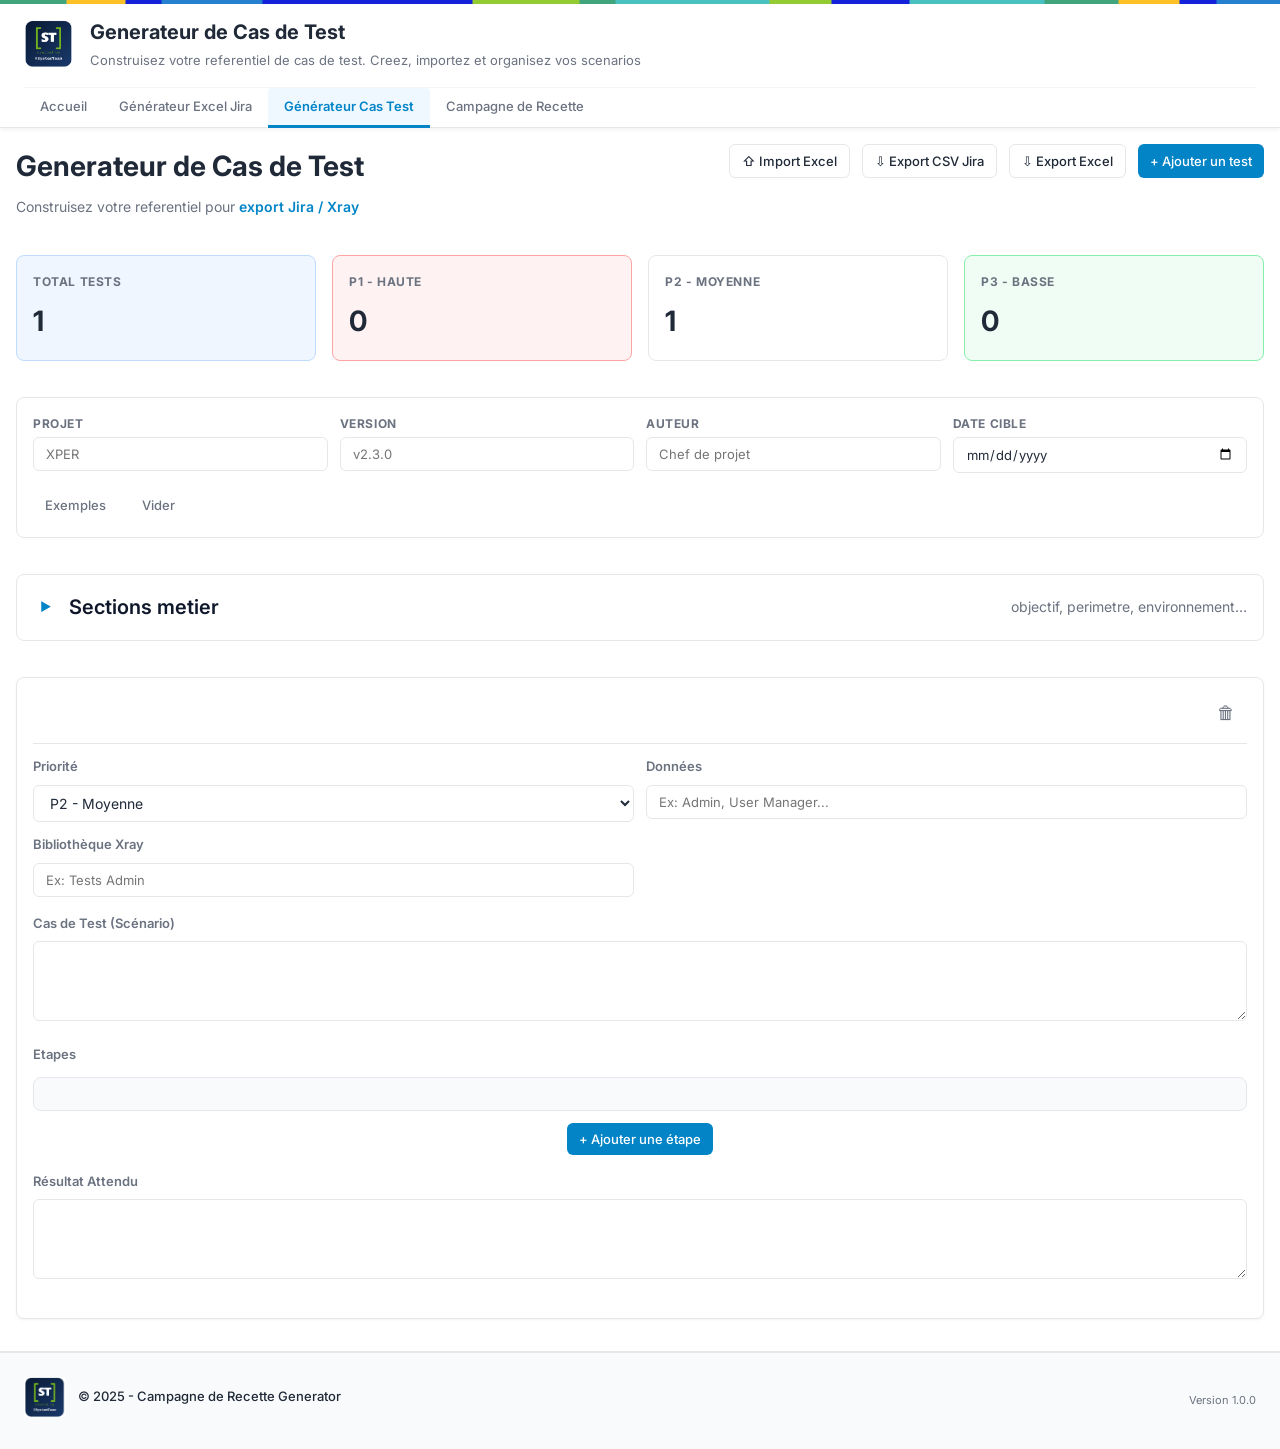
==== jira-xray-generator.html @ 49ef9ec1 "correction jira xray csv" ====
<!doctype html>
<html lang="fr">
<head>
  <meta charset="utf-8">
  <meta name="viewport" content="width=device-width, initial-scale=1">
  <title>Generateur de Cas de Test (Export Jira/Xray)</title>
  <link rel="preconnect" href="https://fonts.googleapis.com">
  <link rel="preconnect" href="https://fonts.gstatic.com" crossorigin>
  <link href="https://fonts.googleapis.com/css2?family=Inter:wght@300;400;500;600;700&display=swap" rel="stylesheet">
  <link rel="stylesheet" href="css/base.css">
  <link rel="stylesheet" href="css/header.css">
  <link rel="stylesheet" href="css/footer.css">
  <link rel="stylesheet" href="css/styles.css">
  <script src="js/navbar.js"></script>
</head>
<body>
  <div class="wrap">

    <!-- En-tête de page -->
    <div class="jt-header">
      <div>
        <h1 class="jt-title">Generateur de Cas de Test</h1>
        <p class="jt-subtitle">Construisez votre referentiel pour <span class="jt-subtitle-accent">export Jira / Xray</span></p>
      </div>
      <div class="jt-header-actions">
        <button id="importExcelBtn" type="button" class="jt-btn-outline">&#8679; Import Excel</button>
        <input id="importExcelInput" type="file" accept=".xlsx,.xls,.csv" hidden>
        <button id="downloadJiraCsvBtn" type="button" class="jt-btn-outline">&#8681; Export CSV Jira</button>
        <button id="downloadExcelBtn" type="button" class="jt-btn-outline">&#8681; Export Excel</button>
        <button id="addRowBtn" type="button" class="jt-btn-primary btn-primary">+ Ajouter un test</button>
      </div>
    </div>

    <!-- Statistiques -->
    <div class="jt-stats jt-stats--4">
      <div class="jt-stat jt-stat-blue">
        <div class="jt-stat-label">Total Tests</div>
        <div class="jt-stat-value" id="statTotal">0</div>
      </div>
      <div class="jt-stat jt-stat-red">
        <div class="jt-stat-label">P1 - Haute</div>
        <div class="jt-stat-value" id="statP1">0</div>
      </div>
      <div class="jt-stat jt-stat-amber">
        <div class="jt-stat-label">P2 - Moyenne</div>
        <div class="jt-stat-value" id="statP2">0</div>
      </div>
      <div class="jt-stat jt-stat-green">
        <div class="jt-stat-label">P3 - Basse</div>
        <div class="jt-stat-value" id="statP3">0</div>
      </div>
    </div>

    <!-- Metadonnees projet -->
    <div class="jt-config-bar">
      <div class="jt-config-fields">
        <div class="jt-config-field">
          <label class="jt-config-label">Projet</label>
          <input id="projectName" type="text" class="jt-config-input" placeholder="XPER">
        </div>
        <div class="jt-config-field">
          <label class="jt-config-label">Version</label>
          <input id="projectVersion" type="text" class="jt-config-input" placeholder="v2.3.0">
        </div>
        <div class="jt-config-field">
          <label class="jt-config-label">Auteur</label>
          <input id="projectAuthor" type="text" class="jt-config-input" placeholder="Chef de projet">
        </div>
        <div class="jt-config-field">
          <label class="jt-config-label">Date cible</label>
          <input id="projectDate" type="date" class="jt-config-input">
        </div>
      </div>
      <div class="jt-config-actions">
        <button id="addSampleBtn" type="button" class="jt-btn-ghost">Exemples</button>
        <button id="resetRowsBtn" type="button" class="jt-btn-ghost">Vider</button>
      </div>
    </div>

    <!-- Sections metier (accordion) -->
    <details class="biz-accordion">
      <summary class="biz-accordion-title"><span class="biz-accordion-icon">▶</span> Sections metier <span class="biz-accordion-hint">objectif, perimetre, environnement…</span></summary>
      <div class="biz-accordion-body">
        <div class="biz-grid">
          <label>Objectif<textarea id="bizObjectif"></textarea></label>
          <label>Perimetre<textarea id="bizPerimetre"></textarea></label>
          <label>Environnement et preconditions<textarea id="bizEnvironnement"></textarea></label>
          <label>Jeu de donnees<textarea id="bizJeuDonnees"></textarea></label>
          <label>Regles d execution<textarea id="bizReglesExecution"></textarea></label>
          <label>Criteres de sortie<textarea id="bizCriteresSortie"></textarea></label>
        </div>
        <button id="resetBusinessBtn" type="button" class="jt-btn-ghost" style="margin-top:10px">Reinitialiser sections</button>
      </div>
    </details>

    <!-- Liste des cas de test -->
    <div id="rowsBuilder" class="jt-builder-list"></div>

    <!-- Format rappel (masqué, utilisé dans modal) -->
    <template id="formatRappel">
      <ul class="helper-list">
        <li>Format CSV Jira : separateur <strong>point-virgule</strong> — colonnes : <em>Type de ticket ; type de test ; Identificateur ; Résumé ; Action ; Priorité ; Résultat Attendu</em>.</li>
        <li><strong>Une ligne par étape</strong> : première ligne remplie complète, puis lignes de continuation avec Type/ID/Résumé vides.</li>
        <li>Chaque étape a son propre Résultat Attendu.</li>
        <li>Import accepte colonnes Jira et variantes classiques (ID, Scenario, Etapes, Attendu).</li>
        <li>Priorites Haute/Moyenne/Basse converties en P1/P2/P3 a l import.</li>
      </ul>
    </template>

  </div>

  <dialog id="excelGuideModal" class="modal-card" aria-labelledby="excelGuideTitle">
      <div class="modal-header">
        <div>
          <h2 id="excelGuideTitle">Import Excel : mode operatoire</h2>
          <div class="small">Preparez votre fichier avant import pour eviter les erreurs de detection.</div>
        </div>
        <button id="closeExcelGuideBtn" type="button" class="modal-close" aria-label="Fermer">x</button>
      </div>
      <div class="modal-body">
        <div class="section-title section-title--notop">Structure attendue</div>
        <p class="small small--mb">La premiere ligne utile de votre feuille doit contenir les en-tetes de colonnes. Les colonnes ci-dessous sont attendues (les noms exacts ne sont pas obligatoires, les variantes Jira sont egalement reconnues) :</p>
        <div class="excel-columns-preview">
          <div class="excel-col-item excel-col-required">
            <span class="excel-col-name">Identificateur de cas de test</span>
            <span class="excel-col-desc">Identifiant unique — variante : ID</span>
          </div>
          <div class="excel-col-item excel-col-optional">
            <span class="excel-col-name">Priorité</span>
            <span class="excel-col-desc">Haute / Moyenne / Basse ou P1 / P2 / P3</span>
          </div>
          <div class="excel-col-item excel-col-optional">
            <span class="excel-col-name">Données</span>
            <span class="excel-col-desc">Profil testeur (optionnel) — ex: Admin, User Manager... — variante : Role</span>
          </div>
          <div class="excel-col-item excel-col-required">
            <span class="excel-col-name">Résumé</span>
            <span class="excel-col-desc">Intitule du cas de test — variante : Scenario</span>
          </div>
          <div class="excel-col-item excel-col-required">
            <span class="excel-col-name">Action</span>
            <span class="excel-col-desc">Etape(s) a executer — variante : Etapes</span>
          </div>
          <div class="excel-col-item excel-col-required">
            <span class="excel-col-name">Résultat Attendu</span>
            <span class="excel-col-desc">Comportement attendu — variante : Attendu</span>
          </div>
        </div>
      </div>
      <div class="modal-footer">
        <button id="okExcelGuideBtn" type="button" class="jt-btn-primary btn-primary">Compris</button>
      </div>
  </dialog>

  <script src="https://cdn.sheetjs.com/xlsx-0.20.3/package/dist/xlsx.full.min.js"></script>
  <script src="js/jira-xray-generator-page-init.js"></script>
  <script src="js/md-generator.js"></script>
</body>
</html>
---- css/base.css ----
/* ============================================ */
/* BASE.CSS - GLOBAL VARIABLES & RESETS */
/* Used on all pages */
/* ============================================ */

:root {
  --color-primary: #0284c7;
  --color-primary-light: #e0f2fe;
  --color-primary-dark: #0369a1;
  --color-secondary: #64748b;
  --color-text: #1f2937;
  --color-text-light: #6b7280;
  --color-text-muted: #9ca3af;
  --color-border: #e5e7eb;
  --color-border-light: #f3f4f6;
  --color-bg: #ffffff;
  --color-bg-light: #f9fafb;
  --color-success: #10b981;
  --color-warning: #f59e0b;
  --color-danger: #ef4444;
  --color-info: #3b82f6;
  --color-gray: #6b7280;
  
  --font-family: 'Inter', -apple-system, BlinkMacSystemFont, 'Segoe UI', sans-serif;
  --font-weight-light: 300;
  --font-weight-normal: 400;
  --font-weight-medium: 500;
  --font-weight-semibold: 600;
  --font-weight-bold: 700;
  
  --spacing-xs: 4px;
  --spacing-sm: 8px;
  --spacing-md: 12px;
  --spacing-lg: 16px;
  --spacing-xl: 20px;
  --spacing-2xl: 24px;
  --spacing-3xl: 32px;
  --spacing-4xl: 48px;
}

* {
  margin: 0;
  padding: 0;
  box-sizing: border-box;
}

html {
  scroll-behavior: smooth;
}

body {
  font-family: var(--font-family);
  font-size: 14px;
  line-height: 1.6;
  color: var(--color-text);
  background: var(--color-bg);
}

h1, h2, h3, h4, h5, h6 { margin: 0; }
p { margin: 0; }

.small {
  font-size: 13px;
  color: var(--color-text-light);
}
---- css/header.css ----
/* ============================================ */
/* HEADER.CSS - SHARED HEADER & NAVBAR */
/* Used on all pages (requires base.css first) */
/* ============================================ */

/* ============================================ */
/* HEADER & TOPBAR */
/* ============================================ */

.topbar {
  background: linear-gradient(90deg, #0369a1 0%, #0284c7 100%);
  padding: var(--spacing-lg) var(--spacing-2xl);
  display: flex;
  align-items: center;
  justify-content: space-between;
  box-shadow: 0 2px 8px rgba(0, 0, 0, 0.1);
}

.topbar-content {
  flex: 1;
}

.topbar-title {
  color: white;
  font-size: 20px;
  font-weight: var(--font-weight-bold);
  margin-bottom: 4px;
}

.topbar-subtitle {
  color: rgba(255, 255, 255, 0.9);
  font-size: 13px;
}

.topbar-logo {
  width: 50px;
  height: 50px;
  margin-left: var(--spacing-lg);
}

.topbar-logo img {
  width: 100%;
  height: 100%;
  object-fit: contain;
}

/* ============================================ */
/* NAVBAR */
/* ============================================ */

.navbar {
  background: white;
  padding: var(--spacing-md) var(--spacing-2xl);
  border-bottom: 1px solid var(--color-border);
  display: flex;
  gap: var(--spacing-2xl);
}

.navbar-links {
  display: flex;
  gap: var(--spacing-2xl);
  list-style: none;
}

.navbar-link {
  text-decoration: none;
  color: var(--color-text);
  font-size: 14px;
  font-weight: var(--font-weight-medium);
  padding: var(--spacing-sm) var(--spacing-md);
  border-radius: 6px;
  transition: all 0.2s;
}

.navbar-link:hover,
.navbar-link.active {
  background: var(--color-primary-light);
  color: var(--color-primary-dark);
}

/* ============================================ */
/* PAGE NAVBAR (generated by navbar.js) */
/* ============================================ */

.page-topbar {
  background: url('../img/separatorenedis.png') repeat-x center;
  background-size: auto 100%;
  height: 4px;
  position: fixed;
  top: 0;
  left: 0;
  right: 0;
  z-index: 999;
}

.page-navbar {
  background: white;
  border-bottom: 1px solid var(--color-border);
  padding: var(--spacing-lg) var(--spacing-2xl) 0;
  display: flex;
  flex-direction: column;
  gap: var(--spacing-md);
  box-shadow: 0 2px 4px rgba(0, 0, 0, 0.05);
}

.page-navbar-top {
  display: flex;
  align-items: center;
  gap: var(--spacing-lg);
}

.page-navbar-avatar {
  width: 50px;
  height: 50px;
  object-fit: contain;
}

.page-navbar-text {
  display: flex;
  flex-direction: column;
  gap: 2px;
}

.page-navbar-title {
  font-size: 20px;
  font-weight: var(--font-weight-bold);
  color: var(--color-text);
  display: block;
}

.page-navbar-sub {
  font-size: 13px;
  color: var(--color-text-light);
  display: block;
}

.page-navbar-tabs {
  display: flex;
  gap: 0;
  border-top: 1px solid var(--color-border-light);
  margin-top: var(--spacing-xs);
}

.page-nav-link {
  text-decoration: none;
  color: var(--color-text-light);
  font-size: 13px;
  font-weight: var(--font-weight-medium);
  padding: var(--spacing-sm) var(--spacing-lg);
  border-radius: 4px 4px 0 0;
  transition: all 0.2s;
  border-bottom: 3px solid transparent;
  margin-bottom: -1px;
  display: inline-block;
}

.page-nav-link:hover {
  color: var(--color-text);
  background: var(--color-bg-light);
}

.page-nav-link.home {
  color: var(--color-primary);
  background: #eff8ff;
  border-bottom-color: var(--color-primary);
  font-weight: var(--font-weight-semibold);
}

/* ============================================ */
/* LAYOUT */
/* ============================================ */

.wrap {
  max-width: 1400px;
  margin: 0 auto;
  padding: var(--spacing-lg);
  display: flex;
  flex-direction: column;
  gap: var(--spacing-lg);
}

/* ============================================ */
/* RESPONSIVE */
/* ============================================ */

@media (max-width: 768px) {
  .topbar {
    flex-direction: column;
    gap: var(--spacing-md);
  }

  .navbar {
    flex-wrap: wrap;
  }

  .wrap {
    padding: var(--spacing-md);
  }
}

@media (max-width: 480px) {
  .topbar-title {
    font-size: 18px;
  }

  .topbar-subtitle {
    font-size: 12px;
  }

  .navbar-links {
    gap: var(--spacing-lg);
  }
}
---- css/footer.css ----
/* ============================================ */
/* FOOTER.CSS - SHARED FOOTER */
/* Used on all pages */
/* ============================================ */

.site-footer {
  background: var(--color-bg-light);
  border-top: 2px solid var(--color-border);
  padding: var(--spacing-2xl);
  margin-top: auto;
  display: flex;
  flex-direction: row;
  justify-content: space-between;
  align-items: center;
  gap: var(--spacing-lg);
}

.footer-content {
  max-width: 1400px;
  margin: 0 auto;
  display: flex;
  justify-content: space-between;
  align-items: center;
  gap: var(--spacing-2xl);
}

.footer-logo {
  height: 40px;
}

.footer-logo img {
  height: 100%;
  object-fit: contain;
}

.footer-text {
  font-size: 12px;
  color: var(--color-text-light);
}

/* ============================================ */
/* FOOTER (generated by navbar.js) */
/* ============================================ */

.logo-row {
  display: flex;
  align-items: center;
  gap: var(--spacing-md);
  margin-bottom: var(--spacing-sm);
}

.logo-row img {
  height: 40px;
  object-fit: contain;
}

.logo-row span {
  font-size: 13px;
  color: var(--color-text);
  font-weight: var(--font-weight-medium);
}

.site-footer > span {
  font-size: 11px;
  color: var(--color-text-light);
}

/* ============================================ */
/* RESPONSIVE */
/* ============================================ */

@media (max-width: 768px) {
  .footer-content {
    flex-direction: column;
    text-align: center;
    gap: var(--spacing-lg);
  }

  .footer-logo {
    height: 32px;
  }
}
---- css/styles.css ----
﻿/* ============================================ */
/* STYLES.CSS */
/* ============================================ */

/* ============================================ */
/* 1. LAYOUT */
/* ============================================ */

.wrap {
  max-width: 1400px;
  margin: 0 auto;
  padding: var(--spacing-lg);
  display: flex;
  flex-direction: column;
  gap: var(--spacing-lg);
}

/* ============================================ */
/* 2. INDEX PAGE - HERO & MODULES */
/* ============================================ */

/* INFO BANNER */
.info-banner {
  background: linear-gradient(135deg, #e0f2fe 0%, #cffafe 100%);
  border: 3px solid #0284c7;
  border-radius: 8px;
  padding: var(--spacing-2xl);
  margin: var(--spacing-3xl) var(--spacing-2xl);
  max-width: 1200px;
  margin-left: auto;
  margin-right: auto;
}

.info-banner-inner {
  display: flex;
  gap: var(--spacing-lg);
  align-items: flex-start;
}

.info-icon {
  flex-shrink: 0;
  width: 48px;
  height: 48px;
  background: #0284c7;
  color: white;
  border-radius: 6px;
  display: flex;
  align-items: center;
  justify-content: center;
  font-size: 28px;
  font-weight: bold;
}

.info-banner h3 {
  margin: 0 0 var(--spacing-xs) 0;
  font-size: 16px;
  color: #0c4a6e;
  font-weight: var(--font-weight-semibold);
}

.info-banner p {
  margin: 0;
  font-size: 13px;
  color: #075985;
}

/* STATS ROW */
.stats-row {
  display: grid;
  grid-template-columns: repeat(auto-fit, minmax(200px, 1fr));
  gap: var(--spacing-lg);
  margin: var(--spacing-3xl) var(--spacing-2xl);
  padding: 0;
  max-width: 1200px;
  margin-left: auto;
  margin-right: auto;
}

.stat-box {
  background: white;
  border: 1px solid var(--color-border);
  border-radius: 8px;
  padding: var(--spacing-2xl);
  text-align: center;
  box-shadow: 0 2px 4px rgba(0, 0, 0, 0.05);
  transition: all 0.2s;
}

.stat-box:hover {
  box-shadow: 0 4px 12px rgba(0, 0, 0, 0.08);
  transform: translateY(-1px);
}

.stat-box:nth-child(2) .stat-value {
  color: #9fc232;
}

.stat-value {
  font-size: 40px;
  font-weight: var(--font-weight-bold);
  color: #0284c7;
  margin-bottom: var(--spacing-md);
}

.stat-label {
  font-size: 13px;
  color: var(--color-text-light);
  font-weight: var(--font-weight-medium);
}

body.index-page {
  display: flex;
  flex-direction: column;
  min-height: 100vh;
}

.hero {
  background: linear-gradient(135deg, #f9fafb 0%, #f3f4f6 100%);
  padding: var(--spacing-3xl) var(--spacing-2xl) var(--spacing-2xl);
  text-align: center;
  margin-bottom: var(--spacing-3xl);
}

.hero h1 {
  font-size: 42px;
  font-weight: var(--font-weight-bold);
  margin-bottom: var(--spacing-md);
}

.hero p {
  font-size: 16px;
  color: var(--color-text-light);
  max-width: 600px;
  margin: 0 auto;
}

.modules {
  display: grid;
  grid-template-columns: repeat(auto-fit, minmax(340px, 1fr));
  gap: var(--spacing-2xl);
  padding: 0 var(--spacing-2xl) var(--spacing-3xl);
  max-width: 1200px;
  margin: 0 auto;
}

.module-card {
  background: white;
  border: 1px solid var(--color-border);
  border-radius: 12px;
  overflow: hidden;
  display: flex;
  flex-direction: column;
  transition: all 0.3s;
  box-shadow: 0 2px 8px rgba(0, 0, 0, 0.05);
}

.module-card:hover {
  box-shadow: 0 8px 16px rgba(0, 0, 0, 0.1);
  transform: translateY(-2px);
}

.module-card-header {
  background: var(--color-bg-light);
  padding: var(--spacing-lg);
  display: flex;
  align-items: center;
  justify-content: space-between;
  border-bottom: 1px solid var(--color-border);
}

.module-icon {
  font-size: 32px;
  width: 48px;
  height: 48px;
  display: flex;
  align-items: center;
  justify-content: center;
  border-radius: 8px;
}

.module-icon.icon-blue { background: #dbeafe; }
.module-icon.icon-amber { background: #fef3c7; }
.module-icon.icon-green { background: #dcfce7; }

.module-card-body {
  padding: var(--spacing-lg);
  flex: 1;
}

.module-card-body h2 {
  font-size: 18px;
  margin-bottom: var(--spacing-md);
}

.module-card-body p {
  font-size: 13px;
  color: var(--color-text-light);
  margin-bottom: var(--spacing-md);
}

.feature-list {
  list-style: none;
  font-size: 13px;
}

.feature-list li {
  padding: var(--spacing-xs) 0 var(--spacing-xs) var(--spacing-lg);
  position: relative;
  color: var(--color-text-light);
}

.feature-list li:before {
  content: "✓";
  position: absolute;
  left: 0;
  color: var(--color-success);
  font-weight: bold;
}

.module-card-footer {
  padding: var(--spacing-md) var(--spacing-lg);
  border-top: 1px solid var(--color-border);
  display: flex;
  gap: var(--spacing-md);
  font-size: 12px;
  background: var(--color-bg-light);
}

.footer-category { color: var(--color-text-light); }
.footer-role { color: var(--color-secondary); font-weight: var(--font-weight-medium); }

.module-btn {
  display: block;
  padding: var(--spacing-md) var(--spacing-lg);
  background: #0284c7;
  color: white;
  text-align: center;
  text-decoration: none;
  font-size: 14px;
  font-weight: var(--font-weight-medium);
  border-radius: 6px;
  transition: background 0.2s;
}

.module-btn:hover { background: #0369a1; }

.priority-badge {
  display: inline-flex;
  align-items: center;
  justify-content: center;
  font-size: 11px;
  font-weight: var(--font-weight-bold);
  border-radius: 999px;
  width: 32px;
  height: 32px;
  text-transform: uppercase;
}

.badge-p1 { background: #fee2e2; color: #991b1b; }
.badge-p2 { background: #fef3c7; color: #92400e; }
.badge-p3 { background: #dcfce7; color: #166534; }

/* ============================================ */
/* 3. JT COMPONENTS - HEADERS & STATS */
/* ============================================ */

.jt-header {
  display: flex;
  justify-content: space-between;
  align-items: flex-start;
  gap: var(--spacing-2xl);
  margin-bottom: var(--spacing-xl);
}

.jt-title {
  font-size: 28px;
  font-weight: var(--font-weight-bold);
  margin-bottom: var(--spacing-sm);
}

.jt-subtitle {
  font-size: 14px;
  color: var(--color-text-light);
}

.jt-subtitle-accent {
  color: var(--color-primary);
  font-weight: var(--font-weight-semibold);
}

.jt-header-actions {
  display: flex;
  gap: var(--spacing-md);
  flex-wrap: wrap;
  justify-content: flex-end;
}

.jt-stats {
  display: grid;
  grid-template-columns: repeat(auto-fit, minmax(200px, 1fr));
  gap: var(--spacing-lg);
  margin-bottom: var(--spacing-xl);
}

.jt-stats--5 { grid-template-columns: repeat(5, 1fr); }

.jt-stat {
  padding: var(--spacing-lg);
  border-radius: 8px;
  border: 1px solid var(--color-border);
}

.jt-stat-blue { background: #eff6ff; border-color: #bfdbfe; }
.jt-stat-green { background: #f0fdf4; border-color: #86efac; }
.jt-stat-red { background: #fef2f2; border-color: #fca5a5; }
.jt-stat-gray { background: #f9fafb; border-color: #e5e7eb; }

.jt-stat-label {
  font-size: 12px;
  font-weight: var(--font-weight-bold);
  color: var(--color-text-light);
  text-transform: uppercase;
  letter-spacing: 0.05em;
  margin-bottom: var(--spacing-sm);
}

.jt-stat-value {
  font-size: 28px;
  font-weight: var(--font-weight-bold);
}

/* ============================================ */
/* 4. JT CONFIGURATION BARS */
/* ============================================ */

.jt-config {
  background: white;
  border: 1px solid var(--color-border);
  border-radius: 8px;
  padding: var(--spacing-lg);
  margin-bottom: var(--spacing-xl);
}

.jt-config-row {
  display: flex;
  flex-wrap: wrap;
  gap: var(--spacing-lg);
  align-items: flex-end;
}

.jt-config-bar {
  background: white;
  border: 1px solid var(--color-border);
  border-radius: 8px;
  padding: var(--spacing-lg);
  margin-bottom: var(--spacing-xl);
}

.jt-config-fields {
  display: grid;
  grid-template-columns: repeat(auto-fit, minmax(150px, 1fr));
  gap: var(--spacing-md);
  margin-bottom: var(--spacing-lg);
}

.jt-config-field {
  display: flex;
  flex-direction: column;
  gap: var(--spacing-xs);
}

.jt-config-label {
  font-size: 12px;
  font-weight: var(--font-weight-bold);
  color: var(--color-text-light);
  text-transform: uppercase;
  letter-spacing: 0.05em;
}

.jt-config-input,
.jt-config-select,
input[type="text"],
input[type="date"],
select,
textarea {
  border: 1px solid var(--color-border);
  border-radius: 6px;
  padding: var(--spacing-sm) var(--spacing-md);
  font-size: 13px;
  font-family: inherit;
  background: white;
  color: var(--color-text);
}

input:focus, select:focus, textarea:focus {
  outline: none;
  border-color: var(--color-primary);
  box-shadow: 0 0 0 3px rgba(2, 132, 199, 0.15);
}

.jt-config-actions {
  display: flex;
  gap: var(--spacing-md);
  flex-wrap: wrap;
}

.jt-config-search {
  flex: 1;
  min-width: 200px;
}

/* Business accordion (jira-xray-generator) */
.biz-accordion {
  background: #ffffff;
  border: 1px solid var(--color-border);
  border-radius: 8px;
  margin-bottom: var(--spacing-xl);
  overflow: hidden;
}

.biz-accordion-title {
  list-style: none;
  cursor: pointer;
  padding: var(--spacing-lg);
  font-size: 20px;
  font-weight: var(--font-weight-semibold);
  color: #0f172a;
  border-bottom: 1px solid transparent;
  display: flex;
  align-items: center;
  gap: var(--spacing-md);
}

.biz-accordion-icon {
  display: inline-flex;
  align-items: center;
  justify-content: center;
  width: 24px;
  height: 24px;
  transition: transform 0.3s ease;
  font-size: 12px;
  font-weight: bold;
  color: var(--color-primary);
}

.biz-accordion[open] .biz-accordion-icon {
  transform: rotate(90deg);
}

.biz-accordion[open] .biz-accordion-title {
  border-bottom-color: var(--color-border);
}

.biz-accordion-title::-webkit-details-marker {
  display: none;
}

.biz-accordion-hint {
  font-size: 14px;
  font-weight: var(--font-weight-normal);
  color: var(--color-text-light);
  margin-left: auto;
}

.biz-accordion-body {
  padding: var(--spacing-lg);
}

.biz-grid {
  display: grid;
  grid-template-columns: repeat(2, minmax(280px, 1fr));
  gap: var(--spacing-lg);
}

.biz-grid label {
  display: flex;
  flex-direction: column;
  gap: var(--spacing-xs);
  font-size: 14px;
  font-weight: var(--font-weight-medium);
  color: #334155;
}

.biz-grid textarea {
  width: 100%;
  min-height: 110px;
  resize: vertical;
  line-height: 1.45;
}

/* ============================================ */
/* 5. BUTTONS */
/* ============================================ */

button {
  cursor: pointer;
  border: none;
  border-radius: 6px;
  font-family: inherit;
  font-size: 13px;
  font-weight: var(--font-weight-medium);
  padding: var(--spacing-sm) var(--spacing-md);
  transition: all 0.2s;
}

.jt-btn-primary {
  background: var(--color-primary);
  color: white;
}

.jt-btn-primary:hover {
  background: var(--color-primary-dark);
}

.btn-primary {
  background: #0284c7;
  color: #ffffff;
}

.btn-primary:hover {
  background: #0369a1;
}

.jt-btn-outline {
  background: white;
  border: 1px solid var(--color-border);
  color: var(--color-text);
}

.jt-btn-outline:hover {
  background: var(--color-bg-light);
}

.jt-btn-ghost {
  background: transparent;
  color: var(--color-text-light);
}

.jt-btn-ghost:hover {
  background: var(--color-bg-light);
  color: var(--color-text);
}

.btn-ok { background: #dcfce7; color: #166534; }
.btn-ko { background: #fee2e2; color: #991b1b; }
.btn-na { background: #f3f4f6; color: #6b7280; }

.btn-ok:hover { background: #bbf7d0; }
.btn-ko:hover { background: #fecaca; }
.btn-na:hover { background: #e5e7eb; }

/* Boutons de qualification (OK/KO/NA) */
.btn-res {
  border: 1px solid transparent;
  transition: transform 0.12s ease, box-shadow 0.12s ease, border-color 0.12s ease, background-color 0.12s ease;
}

.btn-res:focus-visible {
  outline: none;
  box-shadow: 0 0 0 3px rgba(2, 132, 199, 0.25);
}

.btn-res.sel {
  transform: translateY(-1px);
  font-weight: var(--font-weight-bold);
}

.btn-ok.sel {
  background: #86efac;
  border-color: #16a34a;
  box-shadow: inset 0 0 0 1px rgba(22, 163, 74, 0.25);
}

.btn-ko.sel {
  background: #fca5a5;
  border-color: #dc2626;
  box-shadow: inset 0 0 0 1px rgba(220, 38, 38, 0.22);
}

.btn-na.sel {
  background: #d1d5db;
  border-color: #6b7280;
  box-shadow: inset 0 0 0 1px rgba(107, 114, 128, 0.24);
}

/* ============================================ */
/* 6. CARDS */
/* ============================================ */

.card {
  background: white;
  border: 1px solid var(--color-border);
  border-radius: 8px;
  padding: var(--spacing-lg);
  box-shadow: 0 1px 3px rgba(0, 0, 0, 0.05);
}

.card-header {
  display: flex;
  align-items: center;
  gap: var(--spacing-lg);
  padding-bottom: var(--spacing-md);
  border-bottom: 1px solid var(--color-border);
  margin-bottom: var(--spacing-md);
}

.card-id {
  font-weight: var(--font-weight-bold);
  color: var(--color-primary);
}

.card-prio {
  padding: 4px 8px;
  background: #fef3c7;
  border-radius: 4px;
  font-size: 11px;
  font-weight: var(--font-weight-bold);
}

.card-role {
  color: var(--color-text-light);
  font-size: 12px;
  margin-left: auto;
}

.card-section-title {
  font-weight: var(--font-weight-semibold);
  font-size: 13px;
  margin-top: var(--spacing-lg);
  margin-bottom: var(--spacing-md);
}

.step-card {
  background: var(--color-bg-light);
  border: 1px solid var(--color-border-light);
  border-radius: 6px;
  padding: var(--spacing-md);
  margin-bottom: var(--spacing-md);
}

.step-card-body {
  font-size: 13px;
  line-height: 1.5;
}

.builder-row {
  display: flex;
  flex-direction: column;
  gap: var(--spacing-md);
}

/* ============================================ */
/* 7. IMAGES & GALLERY */
/* ============================================ */

.step-paste-large {
  border: 2px dashed var(--color-border);
  border-radius: 8px;
  padding: var(--spacing-2xl);
  text-align: center;
  cursor: pointer;
  background: var(--color-bg-light);
  min-height: 100px;
  display: flex;
  flex-direction: column;
  align-items: center;
  justify-content: center;
  transition: all 0.2s;
}

.step-paste-large:hover {
  border-color: var(--color-primary);
  background: #f0fdf4;
}

.step-paste-icon {
  font-size: 32px;
  margin-bottom: var(--spacing-md);
}

.expected-gallery, .step-gallery {
  display: grid;
  grid-template-columns: repeat(auto-fill, minmax(100px, 1fr));
  gap: var(--spacing-md);
  margin: var(--spacing-md) 0;
}

.expected-thumb, .step-thumb {
  aspect-ratio: 1;
  border: 1px solid var(--color-border);
  border-radius: 6px;
  overflow: hidden;
  background: var(--color-bg-light);
}

.expected-thumb img, .step-thumb img {
  width: 100%;
  height: 100%;
  object-fit: cover;
}

.step-capture-preview {
  max-width: 100%;
  max-height: 400px;
  border-radius: 6px;
  margin: var(--spacing-md) 0;
  box-shadow: 0 2px 8px rgba(0, 0, 0, 0.1);
}

/* ============================================ */
/* 8. TABLES & MATRIX */
/* ============================================ */

.matrix-wrap {
  overflow-x: auto;
  border: 1px solid var(--color-border);
  border-radius: 8px;
}

.matrix-table {
  width: 100%;
  border-collapse: collapse;
  background: white;
}

.matrix-table th, .matrix-table td {
  border: 1px solid var(--color-border);
  padding: var(--spacing-md);
  text-align: left;
}

.matrix-table th {
  background: var(--color-bg-light);
  font-weight: var(--font-weight-bold);
  font-size: 12px;
  text-transform: uppercase;
  letter-spacing: 0.05em;
}

.matrix-table tr:hover {
  background: #fafafa;
}

/* ============================================ */
/* 9. MODALS */
/* ============================================ */

dialog {
  border: 1px solid var(--color-border);
  border-radius: 8px;
  box-shadow: 0 10px 25px rgba(0, 0, 0, 0.15);
  max-width: 600px;
  width: 90vw;
  max-height: 85vh;
  padding: 0;
  position: fixed;
  inset: 0;
  margin: auto;
  display: none;
}

dialog[open] {
  display: block;
}

dialog::backdrop {
  background: rgba(0, 0, 0, 0.5);
}

.modal-card {
  flex-direction: column;
}

dialog.modal-card[open] {
  display: flex;
}

.modal-header {
  display: flex;
  justify-content: space-between;
  align-items: center;
  padding: var(--spacing-lg);
  border-bottom: 1px solid var(--color-border);
}

.modal-header h2 {
  font-size: 18px;
  margin: 0;
}

.modal-close {
  background: none;
  border: none;
  font-size: 24px;
  color: var(--color-text-light);
  cursor: pointer;
  padding: 0;
  width: 32px;
  height: 32px;
}

.modal-close:hover {
  color: var(--color-text);
}

.modal-body {
  padding: var(--spacing-lg);
  flex: 1;
  overflow-y: auto;
  max-height: calc(100vh - 200px);
}

.modal-body .section-title {
  margin-top: 0;
  margin-bottom: var(--spacing-md);
  font-size: 13px;
  font-weight: var(--font-weight-bold);
  color: var(--color-text);
  text-transform: uppercase;
  letter-spacing: 0.5px;
}

.modal-body .small {
  display: block;
  font-size: 15px;
  color: var(--color-text);
  line-height: 1.6;
  margin-bottom: var(--spacing-md);
}

.modal-body .small--mb {
  margin-bottom: var(--spacing-lg);
}

.modal-footer,
.modal-actions {
  display: flex;
  align-items: center;
  justify-content: flex-end;
  gap: var(--spacing-sm);
  padding: var(--spacing-md) var(--spacing-lg);
  border-top: 1px solid var(--color-border);
  background: #fcfcfd;
}

.modal-hint-list {
  margin-top: var(--spacing-lg);
  padding-left: 20px;
  color: var(--color-text);
  font-size: 14px;
  line-height: 1.5;
}

.modal-hint-list li {
  margin-bottom: var(--spacing-sm);
}

.modal-hint-list code {
  background: #f3f4f6;
  border: 1px solid #e5e7eb;
  border-radius: 4px;
  padding: 1px 6px;
  font-size: 12px;
}

.import-format-table {
  width: 100%;
  border-collapse: collapse;
  font-size: 12px;
}

.import-format-table th, .import-format-table td {
  border: 1px solid var(--color-border);
  padding: var(--spacing-md);
  text-align: left;
}

.import-format-table th {
  background: var(--color-bg-light);
  font-weight: var(--font-weight-bold);
}

.table-scroll {
  overflow-x: auto;
}

/* Generator import guide modal content */
#excelGuideModal .section-title {
  font-size: 18px;
  font-weight: var(--font-weight-semibold);
  color: #0f172a;
  margin-bottom: var(--spacing-sm);
}

#excelGuideModal .section-title--notop {
  margin-top: 0;
}

#excelGuideModal .small {
  font-size: 14px;
  color: #475569;
  line-height: 1.55;
}

#excelGuideModal .small--mb {
  margin-bottom: var(--spacing-lg);
}

#excelGuideModal .excel-columns-preview {
  display: grid;
  gap: var(--spacing-sm);
}

#excelGuideModal .excel-col-item {
  display: flex;
  flex-direction: column;
  gap: 2px;
  padding: 10px 12px;
  border: 1px solid var(--color-border);
  border-radius: 8px;
  background: #f8fafc;
}

#excelGuideModal .excel-col-name {
  font-size: 14px;
  font-weight: var(--font-weight-semibold);
  color: #0f172a;
}

#excelGuideModal .excel-col-desc {
  font-size: 12px;
  color: #64748b;
  line-height: 1.45;
}

#excelGuideModal .excel-col-required {
  border-left: 4px solid #0ea5e9;
}

#excelGuideModal .excel-col-optional {
  border-left: 4px solid #94a3b8;
}

/* Meme style pour la modal d import dans cahier-recette */
#importGuideModal .excel-columns-preview {
  display: grid;
  gap: var(--spacing-sm);
}

#importGuideModal .excel-col-item {
  display: flex;
  flex-direction: column;
  gap: 2px;
  padding: 10px 12px;
  border: 1px solid var(--color-border);
  border-radius: 8px;
  background: #f8fafc;
}

#importGuideModal .excel-col-name {
  font-size: 14px;
  font-weight: var(--font-weight-semibold);
  color: #0f172a;
}

#importGuideModal .excel-col-desc {
  font-size: 12px;
  color: #64748b;
  line-height: 1.45;
}

/* ============================================ */
/* 11. ETAPES AVEC IMAGES */
/* ============================================ */

.steps-with-images {
  display: flex;
  flex-direction: column;
  gap: var(--spacing-lg);
  margin-top: var(--spacing-md);
}

.step-entry {
  display: flex;
  gap: var(--spacing-md);
  align-items: flex-start;
}

.step-number {
  flex-shrink: 0;
  width: 32px;
  height: 32px;
  background: var(--color-primary);
  color: white;
  border-radius: 50%;
  display: flex;
  align-items: center;
  justify-content: center;
  font-weight: var(--font-weight-bold);
  font-size: 14px;
  margin-top: 2px;
}

.step-details {
  flex: 1;
  display: flex;
  flex-direction: column;
  gap: var(--spacing-md);
}

.step-text {
  font-size: 15px;
  line-height: 1.6;
  color: var(--color-text);
}

.step-image-thumb {
  max-width: 100%;
  max-height: 300px;
  border: 1px solid var(--color-border);
  border-radius: 8px;
  object-fit: contain;
  background: var(--color-bg-light);
}

/* Preview des etapes dans le generateur */
.steps-preview-container {
  background: var(--color-bg-light);
  border: 1px solid var(--color-border);
  border-radius: 8px;
  padding: var(--spacing-lg);
  margin: var(--spacing-md) 0;
}

.steps-preview-label {
  font-size: 12px;
  font-weight: var(--font-weight-bold);
  color: var(--color-text-light);
  text-transform: uppercase;
  letter-spacing: 0.5px;
  margin-bottom: var(--spacing-md);
}

.steps-preview-content {
  background: white;
  border-radius: 6px;
  padding: var(--spacing-md);
}

/* ============================================ */
/* Gestionnaire d'étapes individuelles */
/* ============================================ */

.steps-editor {
  background: var(--color-bg-light);
  border: 1px solid var(--color-border);
  border-radius: 8px;
  padding: var(--spacing-lg);
  margin: var(--spacing-md) 0;
}

.steps-editor-title {
  font-size: 13px;
  font-weight: var(--font-weight-bold);
  color: var(--color-text);
  text-transform: uppercase;
  letter-spacing: 0.5px;
  margin-bottom: var(--spacing-lg);
}

.steps-list {
  display: flex;
  flex-direction: column;
  gap: var(--spacing-lg);
  margin-bottom: var(--spacing-lg);
}

.step-card {
  background: white;
  border: 1px solid var(--color-border);
  border-radius: 8px;
  padding: var(--spacing-md);
  display: flex;
  flex-direction: column;
  gap: var(--spacing-md);
}

.step-card-header {
  display: flex;
  align-items: center;
  gap: var(--spacing-md);
}

.step-card-number {
  flex-shrink: 0;
  width: 36px;
  height: 36px;
  background: var(--color-primary);
  color: white;
  border-radius: 50%;
  display: flex;
  align-items: center;
  justify-content: center;
  font-weight: var(--font-weight-bold);
  font-size: 16px;
}

.step-card-title {
  font-size: 14px;
  font-weight: var(--font-weight-semibold);
  color: var(--color-text);
}

.step-delete-btn {
  margin-left: auto;
  background: none;
  border: none;
  color: #ef4444;
  cursor: pointer;
  font-size: 16px;
  padding: 0;
  min-width: auto;
  width: 32px;
  height: 32px;
  display: flex;
  align-items: center;
  justify-content: center;
}

.step-delete-btn:hover {
  background: #fee2e2;
  border-radius: 4px;
}

.step-card-text {
  width: 100%;
  min-height: 100px;
  padding: var(--spacing-md);
  border: 1px solid var(--color-border);
  border-radius: 6px;
  font-family: var(--font-family);
  font-size: 14px;
  resize: vertical;
}

.step-card-image-zone {
  display: flex;
  flex-direction: column;
  gap: var(--spacing-md);
}

.step-card-image-label {
  font-size: 12px;
  color: var(--color-text-light);
  font-weight: var(--font-weight-semibold);
}

.step-card-image-drop {
  border: 2px dashed var(--color-border);
  border-radius: 8px;
  padding: var(--spacing-2xl);
  background: var(--color-bg-light);
  cursor: pointer;
  display: flex;
  flex-direction: column;
  align-items: center;
  gap: var(--spacing-md);
  transition: all 0.2s ease;
}

.step-card-image-drop:hover {
  border-color: var(--color-primary);
  background: var(--color-primary-light);
}

.step-card-image-drop:focus {
  border-color: var(--color-primary);
  background: var(--color-primary-light);
  box-shadow: 0 0 0 3px rgba(2, 132, 199, 0.2);
}

.step-card-image-icon {
  font-size: 32px;
}

.step-card-image-text {
  font-size: 13px;
  color: var(--color-text-light);
  text-align: center;
}

.step-card-image-preview {
  max-width: 100%;
  max-height: 300px;
  border-radius: 6px;
  border: 1px solid var(--color-border);
  object-fit: contain;
}

.step-card-image-preview-wrap {
  position: relative;
  width: fit-content;
  max-width: 100%;
}

.step-image-remove-btn {
  position: absolute;
  top: 8px;
  right: 8px;
  z-index: 2;
  width: 30px;
  height: 30px;
  min-width: auto;
  padding: 0;
  border: 1px solid #fecaca;
  border-radius: 999px;
  background: rgba(255, 255, 255, 0.95);
  color: #dc2626;
  cursor: pointer;
  display: flex;
  align-items: center;
  justify-content: center;
}

.step-image-remove-btn:hover {
  background: #fef2f2;
  border-color: #fca5a5;
}

.steps-add-btn {
  width: 100%;
  padding: var(--spacing-md);
  border: 2px dashed var(--color-primary);
  border-radius: 8px;
  background: var(--color-primary-light);
  color: var(--color-primary);
  font-weight: var(--font-weight-semibold);
  cursor: pointer;
  transition: all 0.2s ease;
  font-size: 14px;
}

.steps-add-btn:hover {
  background: var(--color-primary);
  color: white;
  transform: translateY(-1px);
}

#importGuideModal .excel-col-required {
  border-left: 4px solid #0ea5e9;
}

#importGuideModal .excel-col-optional {
  border-left: 4px solid #94a3b8;
}

#importGuideModal .section-title {
  margin-top: 0;
  margin-bottom: var(--spacing-md);
  font-size: 13px;
  font-weight: var(--font-weight-bold);
  color: var(--color-text);
  text-transform: uppercase;
  letter-spacing: 0.5px;
}

/* ============================================ */
/* 10. TICKETS (JIRA GENERATOR) */
/* ============================================ */

.jt-builder-list {
  display: flex;
  flex-direction: column;
  gap: var(--spacing-md);
}

.jt-ticket {
  background: white;
  border: 1px solid var(--color-border);
  border-radius: 8px;
  padding: var(--spacing-lg);
  box-shadow: 0 1px 3px rgba(0, 0, 0, 0.05);
}

.jt-ticket-row {
  display: flex;
  gap: var(--spacing-md);
  align-items: flex-start;
  flex-wrap: wrap;
  margin-bottom: var(--spacing-md);
}

.jt-ticket-footer {
  display: flex;
  align-items: center;
  gap: var(--spacing-md);
  padding-top: var(--spacing-md);
  border-top: 1px solid var(--color-border-light);
  flex-wrap: wrap;
}

.jt-field {
  display: flex;
  flex-direction: column;
  gap: var(--spacing-xs);
  min-width: 120px;
}

.jt-field-full { width: 100%; }
.jt-field-grow { flex: 1; }

.jt-field-label {
  font-size: 11px;
  font-weight: var(--font-weight-bold);
  color: var(--color-text-light);
  text-transform: uppercase;
  letter-spacing: 0.05em;
}

.jt-ticket textarea[data-field="description"] {
  min-height: 190px;
  line-height: 1.5;
  resize: vertical;
}

.jt-badge {
  display: inline-flex;
  align-items: center;
  font-size: 11px;
  font-weight: var(--font-weight-bold);
  border-radius: 999px;
  padding: 3px 10px;
  border: 1px solid var(--color-border);
  background: var(--color-bg-light);
  text-transform: uppercase;
  letter-spacing: 0.04em;
}

.jt-badge-us { background: #eff6ff; color: #1d4ed8; border-color: #bfdbfe; }
.jt-badge-ano { background: #fef2f2; color: #dc2626; border-color: #fca5a5; }
.jt-badge-task { background: #f0fdf4; color: #16a34a; border-color: #86efac; }
.jt-badge-haute { background: #fef2f2; color: #dc2626; border-color: #fca5a5; }
.jt-badge-moyenne { background: #fffbeb; color: #b45309; border-color: #fcd34d; }
.jt-badge-basse { background: #f0fdf4; color: #16a34a; border-color: #86efac; }

.jt-delete-btn {
  background: none;
  border: 1px solid #fecaca;
  color: #dc2626;
  border-radius: 6px;
  padding: var(--spacing-xs) var(--spacing-sm);
  cursor: pointer;
  font-size: 14px;
}

.jt-delete-btn:hover {
  background: #fef2f2;
}

.jt-duplicate-btn {
  margin-left: auto;
  background: none;
  border: 1px solid var(--color-border);
  color: var(--color-text-light);
  border-radius: 6px;
  padding: var(--spacing-xs) var(--spacing-sm);
  font-size: 12px;
  cursor: pointer;
}

.jt-duplicate-btn:hover {
  background: var(--color-bg-light);
  color: var(--color-text);
}

/* Styling for improved step display in execution view */
.step-card-number-circle {
  width: 40px;
  height: 40px;
  min-width: 40px;
  background: var(--color-primary);
  color: white;
  border-radius: 50%;
  display: flex;
  align-items: center;
  justify-content: center;
  font-weight: var(--font-weight-bold);
  font-size: 18px;
  margin-top: 4px;
}

.step-card-head {
  display: flex;
  gap: var(--spacing-md);
  align-items: flex-start;
  margin-bottom: var(--spacing-md);
}

.step-card-title-section {
  display: flex;
  flex-direction: column;
  gap: var(--spacing-xs, 6px);
}

.step-card-description {
  font-size: 14px;
  color: var(--color-text);
  line-height: 1.4;
}

/* ============================================ */
/* 8. TEST EXECUTION DISPLAY & DROPZONES */
/* ============================================ */

/* Améliorer la démarcation entre les tests */
.row {
  background: white;
  border: 1px solid var(--color-border);
  border-radius: 8px;
  margin-bottom: var(--spacing-lg);
  padding: 0;
  box-shadow: 0 2px 4px rgba(0, 0, 0, 0.05);
  transition: box-shadow 0.2s ease;
}

.row:hover {
  box-shadow: 0 4px 12px rgba(0, 0, 0, 0.08);
}

.row.ok, .row.ko, .row.na {
  border-left: 4px solid;
}

.row.ok { border-left-color: #10b981; }
.row.ko { border-left-color: #ef4444; }
.row.na { border-left-color: #6b7280; }

/* Ajoute un espace interne confortable dans les cartes de campagne */
.row > .card-header {
  padding: var(--spacing-lg);
  margin: 0;
  display: flex;
  justify-content: space-between;
  align-items: center;
}

.card-header-meta {
  display: flex;
  gap: var(--spacing-md);
  align-items: center;
  padding-left: var(--spacing-md);
}

.card-header-actions {
  display: flex;
  gap: var(--spacing-sm);
  align-items: center;
  margin-left: auto;
}

/* Section des groupes de tests par bibliothèque Xray */
.library-section {
  margin-top: var(--spacing-2xl);
  margin-bottom: var(--spacing-lg);
}

.library-section-title {
  font-size: 18px;
  font-weight: var(--font-weight-bold);
  color: var(--color-primary);
  padding: var(--spacing-md) 0;
  border-bottom: 2px solid var(--color-primary-light);
  margin-bottom: var(--spacing-lg);
}

.row > .card-section {
  padding: var(--spacing-lg);
}

.row > .card-section + .card-section {
  border-top: 1px solid var(--color-border-light);
}

.row > .card-section .card-section-title {
  margin-top: 0;
}
.expected-media {
  margin-top: var(--spacing-md);
}

.expected-dropzone {
  border: 2px dashed var(--color-border);
  border-radius: 8px;
  padding: var(--spacing-2xl);
  background: var(--color-bg-light);
  cursor: pointer;
  display: flex;
  flex-direction: column;
  align-items: center;
  justify-content: center;
  gap: var(--spacing-md);
  transition: all 0.2s ease;
  min-height: 100px;
  font-size: 14px;
  color: var(--color-text-light);
}

.expected-dropzone:hover {
  border-color: var(--color-primary);
  background: var(--color-primary-light);
  color: var(--color-primary);
}

.expected-dropzone:focus {
  border-color: var(--color-primary);
  background: var(--color-primary-light);
  box-shadow: 0 0 0 3px rgba(2, 132, 199, 0.2);
}

/* Zone de dépôt pour preuve KO */
.proof-paste {
  border: 2px dashed var(--color-border);
  border-radius: 8px;
  padding: var(--spacing-2xl);
  background: var(--color-bg-light);
  cursor: pointer;
  display: flex;
  flex-direction: column;
  align-items: center;
  justify-content: center;
  gap: var(--spacing-md);
  transition: all 0.2s ease;
  min-height: 100px;
  font-size: 14px;
  color: var(--color-text-light);
}

.proof-paste:hover {
  border-color: #ef4444;
  background: #fef2f2;
  color: #ef4444;
}

.proof-paste:focus {
  border-color: #ef4444;
  background: #fef2f2;
  box-shadow: 0 0 0 3px rgba(239, 68, 68, 0.1);
}

/* Style pour expected-actions et proof-actions */
.expected-actions,
.proof-actions {
  margin-top: var(--spacing-md);
}

.expected-actions button,
.proof-actions button {
  margin-right: var(--spacing-sm);
}

/* Galeries d'images */
.expected-gallery,
.proof-preview {
  margin-top: var(--spacing-md);
}

.expected-thumb-card {
  position: relative;
  border-radius: 6px;
  overflow: hidden;
  background: var(--color-bg-light);
  border: 1px solid var(--color-border);
}

.expected-thumb,
.proof-preview {
  width: 100%;
  height: auto;
  max-height: 300px;
  object-fit: contain;
  display: block;
}

.expected-thumb-card button {
  position: absolute;
  bottom: var(--spacing-sm);
  right: var(--spacing-sm);
  padding: var(--spacing-xs) var(--spacing-sm);
  background: rgba(239, 68, 68, 0.9);
  color: white;
  border: none;
  border-radius: 4px;
  cursor: pointer;
  font-size: 12px;
  opacity: 0;
  transition: opacity 0.2s;
}

.expected-thumb-card:hover button {
  opacity: 1;
}

.proof-preview.show {
  display: block;
}

/* ============================================ */
/* 9. COMMENT & PROOF SECTIONS */
/* ============================================ */

.comment-section {
  margin-bottom: var(--spacing-lg);
}

.comment-label {
  display: block;
  font-weight: var(--font-weight-semibold);
  font-size: 13px;
  color: var(--color-text);
  margin-bottom: var(--spacing-sm);
}

.comment {
  width: 100%;
  min-height: 80px;
  padding: var(--spacing-md);
  border: 1px solid var(--color-border);
  border-radius: 6px;
  font-family: var(--font-family);
  font-size: 14px;
  color: var(--color-text);
  background: white;
  resize: vertical;
  transition: border-color 0.2s ease;
}

.comment:focus {
  outline: none;
  border-color: var(--color-primary);
  box-shadow: 0 0 0 3px rgba(2, 132, 199, 0.1);
}

.comment::placeholder {
  color: var(--color-text-light);
}

/* Preuve KO section */
.proof {
  display: none;
  margin-top: var(--spacing-lg);
  padding: var(--spacing-lg);
  background: var(--color-bg-light);
  border: 1px solid var(--color-border);
  border-radius: 8px;
  border-left: 4px solid #ef4444;
}

.proof.show {
  display: block;
  animation: slideDown 0.3s ease;
}

@keyframes slideDown {
  from {
    opacity: 0;
    transform: translateY(-10px);
  }
  to {
    opacity: 1;
    transform: translateY(0);
  }
}

.proof-title {
  font-weight: var(--font-weight-bold);
  font-size: 14px;
  color: #ef4444;
  margin-bottom: var(--spacing-sm);
}

/* ============================================ */
/* 11. RESPONSIVE DESIGN */
/* ============================================ */

@media (max-width: 768px) {
  .jt-header { flex-direction: column; }
  .jt-header-actions { width: 100%; }
  .jt-stats { grid-template-columns: repeat(2, 1fr); }
  .jt-stats--5 { grid-template-columns: repeat(2, 1fr); }
  .modules { grid-template-columns: 1fr; }
  .card-header { flex-direction: column; align-items: flex-start; }
  .card-role { margin-left: 0; }
  .hero h1 { font-size: 32px; }
  .topbar { flex-direction: column; gap: var(--spacing-md); }
  .navbar { flex-wrap: wrap; }
  .jt-config-fields { grid-template-columns: 1fr; }
  .biz-grid { grid-template-columns: 1fr; }
  .expected-gallery, .step-gallery { grid-template-columns: repeat(auto-fill, minmax(80px, 1fr)); }
}

@media (max-width: 480px) {
  .wrap { padding: var(--spacing-md); }
  h1 { font-size: 24px; }
  .jt-title { font-size: 24px; }
  .hero h1 { font-size: 26px; }
  .jt-header-actions { flex-direction: column; }
  .jt-header-actions button { width: 100%; }
  .jt-config-actions { flex-direction: column; }
  .jt-config-actions button, .jt-config-actions input { width: 100%; }
  button { padding: var(--spacing-sm) var(--spacing-md); }
}

/* ============================================ */
/* TEST ROW CARDS */
/* ============================================ */

.test-row-card {
  background: white;
  border: 1px solid var(--color-border);
  border-radius: 8px;
  padding: var(--spacing-lg);
  margin-bottom: var(--spacing-lg);
  box-shadow: 0 1px 3px rgba(0, 0, 0, 0.05);
}

.test-row-header {
  display: flex;
  align-items: center;
  gap: var(--spacing-md);
  margin-bottom: var(--spacing-md);
  padding-bottom: var(--spacing-md);
  border-bottom: 1px solid var(--color-border);
}

.test-row-id {
  font-weight: var(--font-weight-semibold);
  color: var(--color-primary);
  min-width: 80px;
}

.test-row-scenario {
  flex: 1;
  font-size: 15px;
  color: var(--color-text);
}

.test-row-delete {
  background: none;
  border: none;
  cursor: pointer;
  font-size: 18px;
  color: var(--color-text-light);
  transition: color 0.2s ease;
}

.test-row-delete:hover {
  color: #ef4444;
}

.test-row-meta {
  display: grid;
  grid-template-columns: 1fr 1fr;
  gap: var(--spacing-md);
  margin-bottom: var(--spacing-lg);
}

.test-row-field {
  display: flex;
  flex-direction: column;
  gap: var(--spacing-sm);
}

.test-row-field label {
  font-size: 13px;
  font-weight: var(--font-weight-semibold);
  color: var(--color-text-light);
}

.test-row-input,
.test-row-select {
  padding: var(--spacing-sm) var(--spacing-md);
  border: 1px solid var(--color-border);
  border-radius: 6px;
  font-size: 14px;
  font-family: inherit;
}

.test-row-input:focus,
.test-row-select:focus {
  outline: none;
  border-color: var(--color-primary);
  box-shadow: 0 0 0 3px rgba(2, 132, 199, 0.1);
}

.test-row-section {
  margin-bottom: var(--spacing-lg);
}

.test-row-section label {
  display: block;
  font-size: 13px;
  font-weight: var(--font-weight-semibold);
  color: var(--color-text-light);
  margin-bottom: var(--spacing-sm);
}

.test-row-textarea {
  width: 100%;
  min-height: 80px;
  padding: var(--spacing-md);
  border: 1px solid var(--color-border);
  border-radius: 6px;
  font-size: 14px;
  font-family: inherit;
  resize: vertical;
}

.test-row-textarea:focus {
  outline: none;
  border-color: var(--color-primary);
  box-shadow: 0 0 0 3px rgba(2, 132, 199, 0.1);
}

.jt-builder-list {
  display: flex;
  flex-direction: column;
  gap: var(--spacing-lg);
}

/* ============================================ */
/* STEPS DISPLAY (Test Execution View) */
/* ============================================ */

.steps-with-images {
  display: flex;
  flex-direction: column;
  gap: var(--spacing-lg);
  margin: var(--spacing-lg) 0;
}

.step-entry {
  background: var(--color-bg-light);
  border: 1px solid var(--color-border);
  border-radius: 8px;
  padding: var(--spacing-lg);
  display: flex;
  flex-direction: column;
  gap: var(--spacing-md);
}

.step-header {
  display: flex;
  gap: var(--spacing-md);
  align-items: flex-start;
}

.step-number-circle {
  width: 40px;
  height: 40px;
  min-width: 40px;
  background: var(--color-primary);
  color: white;
  border-radius: 50%;
  display: flex;
  align-items: center;
  justify-content: center;
  font-weight: var(--font-weight-bold);
  font-size: 18px;
}

.step-header-content {
  display: flex;
  flex-direction: column;
  gap: var(--spacing-sm);
  flex: 1;
}

.step-title {
  font-weight: var(--font-weight-semibold);
  color: var(--color-text);
  font-size: 15px;
}

.step-text {
  color: var(--color-text);
  font-size: 14px;
  line-height: 1.5;
}

.step-image-container {
  display: flex;
  justify-content: center;
  margin-top: var(--spacing-md);
}

.step-image-thumb {
  max-width: 100%;
  max-height: 400px;
  border-radius: 8px;
  object-fit: contain;
  border: 1px solid var(--color-border);
}

/* ============================================ */
/* END STYLESHEET */
/* ============================================ */
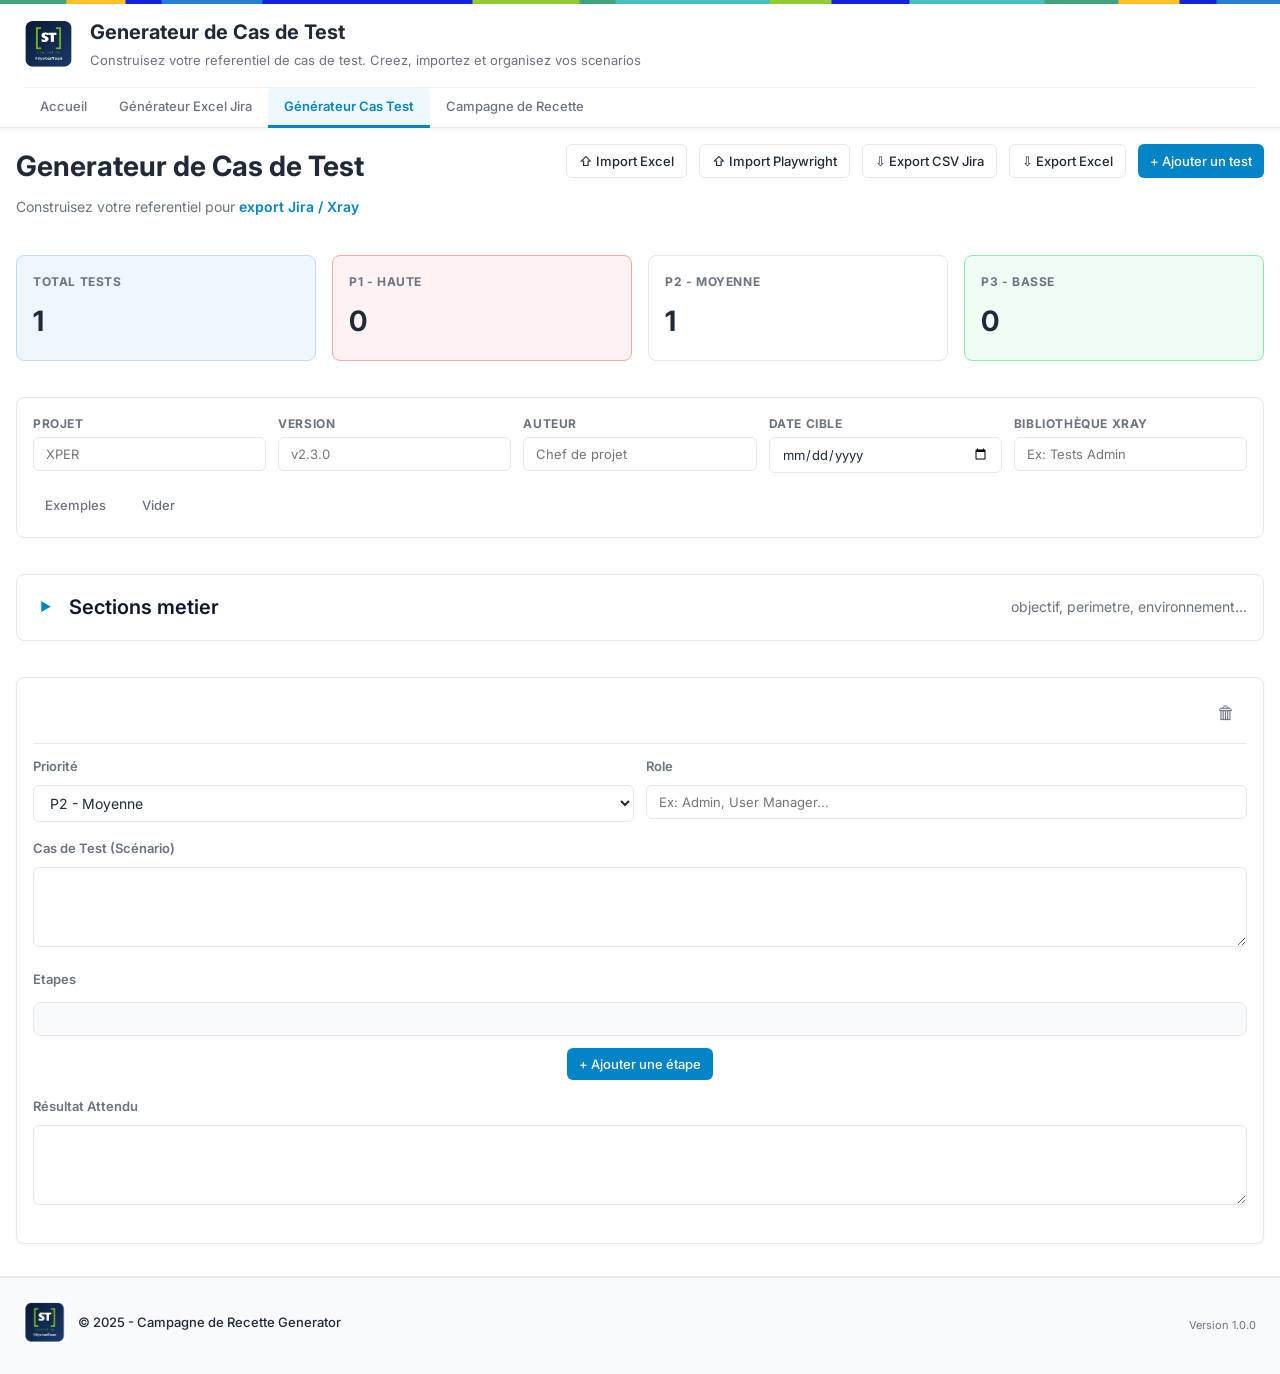
==== commit 5de5d2c0: "inbtegration playwright" ====
--- a/jira-xray-generator.html
+++ b/jira-xray-generator.html
@@ -25,6 +25,8 @@
       <div class="jt-header-actions">
         <button id="importExcelBtn" type="button" class="jt-btn-outline">&#8679; Import Excel</button>
         <input id="importExcelInput" type="file" accept=".xlsx,.xls,.csv" hidden>
+        <button id="importPlaywrightBtn" type="button" class="jt-btn-outline">&#8679; Import Playwright</button>
+        <input id="importPlaywrightInput" type="file" accept=".ts,.js,.mjs,.cjs,.txt,.png,.jpg,.jpeg,.webp,.bmp" multiple hidden>
         <button id="downloadJiraCsvBtn" type="button" class="jt-btn-outline">&#8681; Export CSV Jira</button>
         <button id="downloadExcelBtn" type="button" class="jt-btn-outline">&#8681; Export Excel</button>
         <button id="addRowBtn" type="button" class="jt-btn-primary btn-primary">+ Ajouter un test</button>
@@ -69,6 +71,10 @@
         <div class="jt-config-field">
           <label class="jt-config-label">Date cible</label>
           <input id="projectDate" type="date" class="jt-config-input">
+        </div>
+        <div class="jt-config-field">
+          <label class="jt-config-label">Bibliothèque Xray</label>
+          <input id="xrayLibraryPath" type="text" class="jt-config-input" placeholder="Ex: Tests Admin">
         </div>
       </div>
       <div class="jt-config-actions">
--- a/css/styles.css
+++ b/css/styles.css
@@ -719,6 +719,8 @@
 
 .matrix-table {
   width: 100%;
+  min-width: 1100px;
+  table-layout: fixed;
   border-collapse: collapse;
   background: white;
 }
@@ -739,6 +741,153 @@
 
 .matrix-table tr:hover {
   background: #fafafa;
+}
+
+.matrix-scenario-header,
+.matrix-scenario-cell {
+  width: 340px;
+  min-width: 340px;
+  max-width: 340px;
+  vertical-align: top;
+}
+
+.matrix-role-header,
+.matrix-sub-header-cell {
+  text-align: center;
+  white-space: nowrap;
+}
+
+.matrix-section-row td {
+  background: #f8fafc;
+  font-weight: var(--font-weight-semibold);
+}
+
+.matrix-scenario-title {
+  font-weight: var(--font-weight-semibold);
+  margin-bottom: var(--spacing-sm);
+}
+
+.matrix-scenario-meta {
+  margin-bottom: var(--spacing-sm);
+  line-height: 1.45;
+  font-size: 13px;
+  overflow-wrap: anywhere;
+}
+
+.matrix-shot-list {
+  display: flex;
+  flex-wrap: wrap;
+  gap: var(--spacing-sm);
+  margin-top: var(--spacing-sm);
+}
+
+.matrix-shot-thumb {
+  width: 92px;
+  height: 60px;
+  object-fit: cover;
+  border: 1px solid var(--color-border);
+  border-radius: 6px;
+  background: #fff;
+  cursor: zoom-in;
+}
+
+.matrix-scenario-cell .steps-with-images {
+  gap: var(--spacing-sm);
+  margin: var(--spacing-sm) 0;
+}
+
+.matrix-scenario-cell .step-entry {
+  padding: var(--spacing-sm);
+}
+
+.matrix-scenario-cell .step-number-circle {
+  width: 28px;
+  height: 28px;
+  min-width: 28px;
+  font-size: 13px;
+}
+
+.matrix-scenario-cell .step-title {
+  font-size: 13px;
+}
+
+.matrix-scenario-cell .step-text {
+  font-size: 13px;
+}
+
+.matrix-scenario-cell .step-image-container {
+  justify-content: flex-start;
+}
+
+.matrix-scenario-cell .step-image-thumb {
+  width: 140px;
+  height: 90px;
+  max-width: 140px;
+  max-height: 90px;
+  object-fit: cover;
+  cursor: zoom-in;
+}
+
+.image-preview-modal {
+  width: 96vw;
+  max-width: 96vw;
+  height: 94vh;
+  max-height: 94vh;
+}
+
+.image-preview-body {
+  display: flex;
+  align-items: center;
+  justify-content: center;
+  padding: var(--spacing-lg);
+  background: #0b1220;
+  min-height: calc(94vh - 74px);
+}
+
+.image-preview-img {
+  width: min(92vw, 1700px);
+  max-width: 100%;
+  max-height: calc(94vh - 120px);
+  height: auto;
+  border-radius: 8px;
+  border: 1px solid var(--color-border);
+  object-fit: contain;
+  image-rendering: -webkit-optimize-contrast;
+  image-rendering: crisp-edges;
+}
+
+.matrix-cell,
+.matrix-comment-cell {
+  vertical-align: middle;
+}
+
+.matrix-cell-empty {
+  color: #94a3b8;
+  text-align: center;
+}
+
+.matrix-btns {
+  display: flex;
+  flex-direction: column;
+  gap: var(--spacing-xs);
+  align-items: center;
+}
+
+.matrix-comment {
+  width: 100%;
+  min-width: 110px;
+}
+
+.matrix-scroll-top {
+  display: none;
+  overflow-x: auto;
+  overflow-y: hidden;
+  height: 14px;
+  margin-bottom: var(--spacing-sm);
+}
+
+.matrix-scroll-top-inner {
+  height: 1px;
 }
 
 /* ============================================ */
